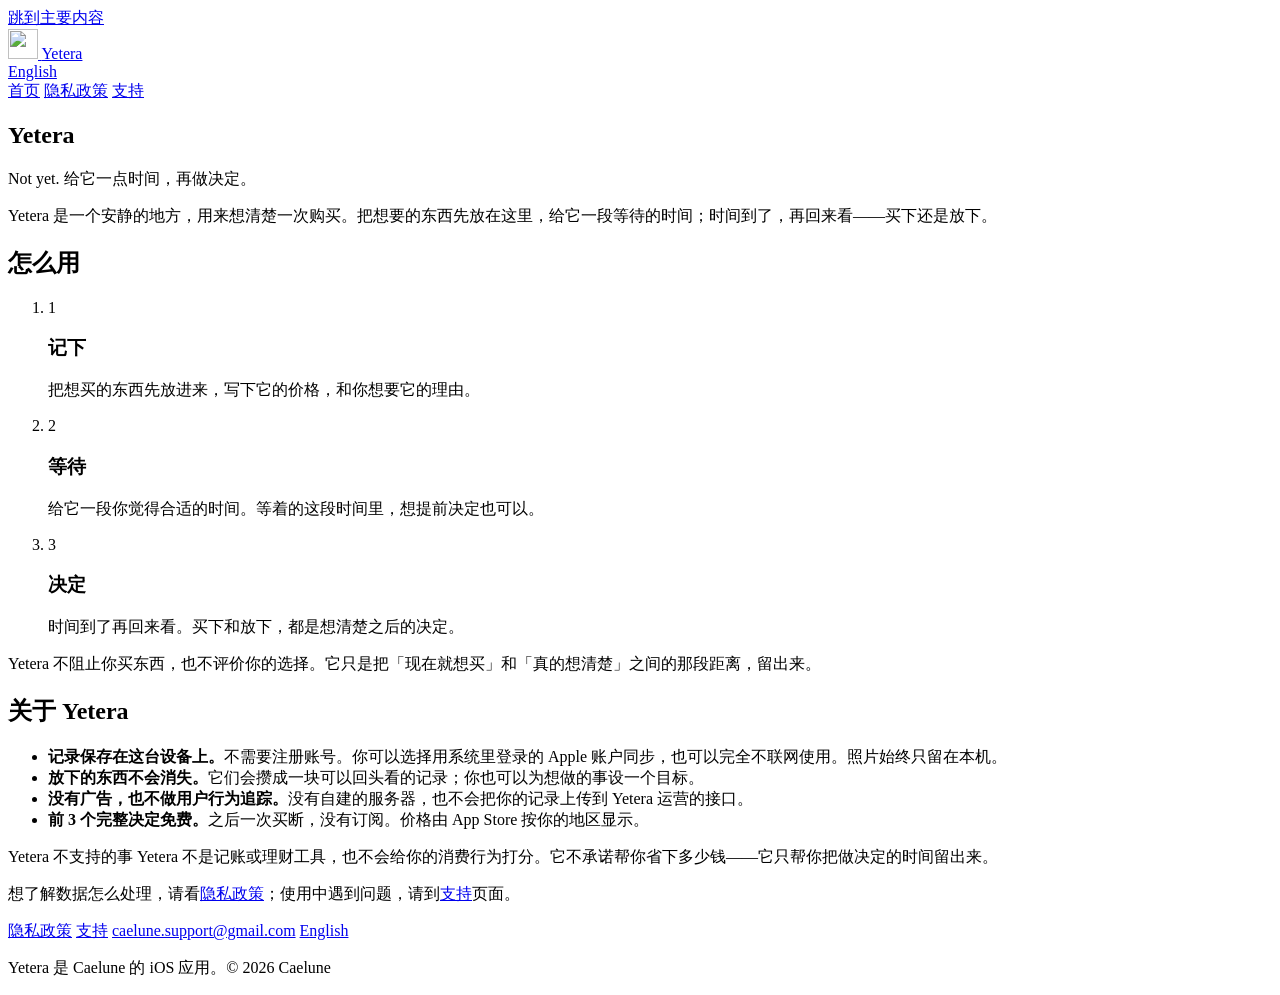
==== index.html @ 4696def7 "Add Yetera website root files" ====
<!DOCTYPE html>
<html lang="zh-Hans">
<head>
<meta charset="utf-8">
<meta name="viewport" content="width=device-width, initial-scale=1">
<title>Yetera · 给它一点时间，再做决定</title>
<meta name="description" content="Yetera 是一款 iOS 应用，为购买决定留出一点时间。记下想要的东西，给它一段等待，时间到了再决定买下还是放下。记录保存在本机，不需要注册账号。">
<link rel="stylesheet" href="assets/site.css">
<link rel="icon" href="assets/icon-32.png" sizes="32x32" type="image/png">
<link rel="apple-touch-icon" href="assets/icon-180.png">
<link rel="alternate" hreflang="zh-Hans" href="./">
<link rel="alternate" hreflang="en" href="en/">
<link rel="alternate" hreflang="x-default" href="./">
</head>
<body>
<a class="skip" href="#main">跳到主要内容</a>

<header class="site-header">
  <a class="brand" href="./">
    <img class="brand-mark" src="assets/icon-64.png" alt="" width="30" height="30">
    <span>Yetera</span>
  </a>
  <div class="header-right">
    <a class="lang-switch" href="en/" hreflang="en" lang="en">English</a>
    <nav class="site-nav" aria-label="站内导航">
      <a href="./" aria-current="page">首页</a>
      <a href="privacy/">隐私政策</a>
      <a href="support/">支持</a>
    </nav>
  </div>
</header>

<main id="main" class="shell">

  <section class="hero">
    <h1>Yetera</h1>
    <p class="claim">
      <span class="notyet" lang="en">Not yet.</span>
      <span class="then">给它一点时间，再做决定。</span>
    </p>
    <p class="lede">
      Yetera 是一个安静的地方，用来想清楚一次购买。把想要的东西先放在这里，给它一段等待的时间；时间到了，再回来看——买下还是放下。
    </p>
  </section>

  <section aria-labelledby="how">
    <h2 class="section-title" id="how">怎么用</h2>
    <ol class="steps">
      <li class="step">
        <span class="tag" aria-hidden="true">1</span>
        <h3>记下</h3>
        <p>把想买的东西先放进来，写下它的价格，和你想要它的理由。</p>
      </li>
      <li class="step">
        <span class="tag" aria-hidden="true">2</span>
        <h3>等待</h3>
        <p>给它一段你觉得合适的时间。等着的这段时间里，想提前决定也可以。</p>
      </li>
      <li class="step">
        <span class="tag" aria-hidden="true">3</span>
        <h3>决定</h3>
        <p>时间到了再回来看。买下和放下，都是想清楚之后的决定。</p>
      </li>
    </ol>
  </section>

  <p class="quiet-statement">
    Yetera 不阻止你买东西，也不评价你的选择。<span class="soft">它只是把「现在就想买」和「真的想清楚」之间的那段距离，留出来。</span>
  </p>

  <section aria-labelledby="about">
    <h2 class="section-title" id="about">关于 Yetera</h2>
    <ul class="facts">
      <li><strong>记录保存在这台设备上。</strong>不需要注册账号。你可以选择用系统里登录的 Apple 账户同步，也可以完全不联网使用。照片始终只留在本机。</li>
      <li><strong>放下的东西不会消失。</strong>它们会攒成一块可以回头看的记录；你也可以为想做的事设一个目标。</li>
      <li><strong>没有广告，也不做用户行为追踪。</strong>没有自建的服务器，也不会把你的记录上传到 Yetera 运营的接口。</li>
      <li><strong>前 3 个完整决定免费。</strong>之后一次买断，没有订阅。价格由 App Store 按你的地区显示。</li>
    </ul>
  </section>

  <div class="note quiet">
    <p><span class="note-title">Yetera 不支持的事</span>
    Yetera 不是记账或理财工具，也不会给你的消费行为打分。它不承诺帮你省下多少钱——它只帮你把做决定的时间留出来。</p>
    <p>想了解数据怎么处理，请看<a href="privacy/">隐私政策</a>；使用中遇到问题，请到<a href="support/">支持</a>页面。</p>
  </div>

</main>

<footer class="site-footer">
  <div class="inner">
    <nav aria-label="页脚导航">
      <a href="privacy/">隐私政策</a>
      <a href="support/">支持</a>
      <a href="mailto:caelune.support@gmail.com">caelune.support@gmail.com</a>
      <a href="en/" hreflang="en" lang="en">English</a>
    </nav>
    <p class="colophon">Yetera 是 Caelune 的 iOS 应用。© 2026 Caelune</p>
  </div>
</footer>

</body>
</html>
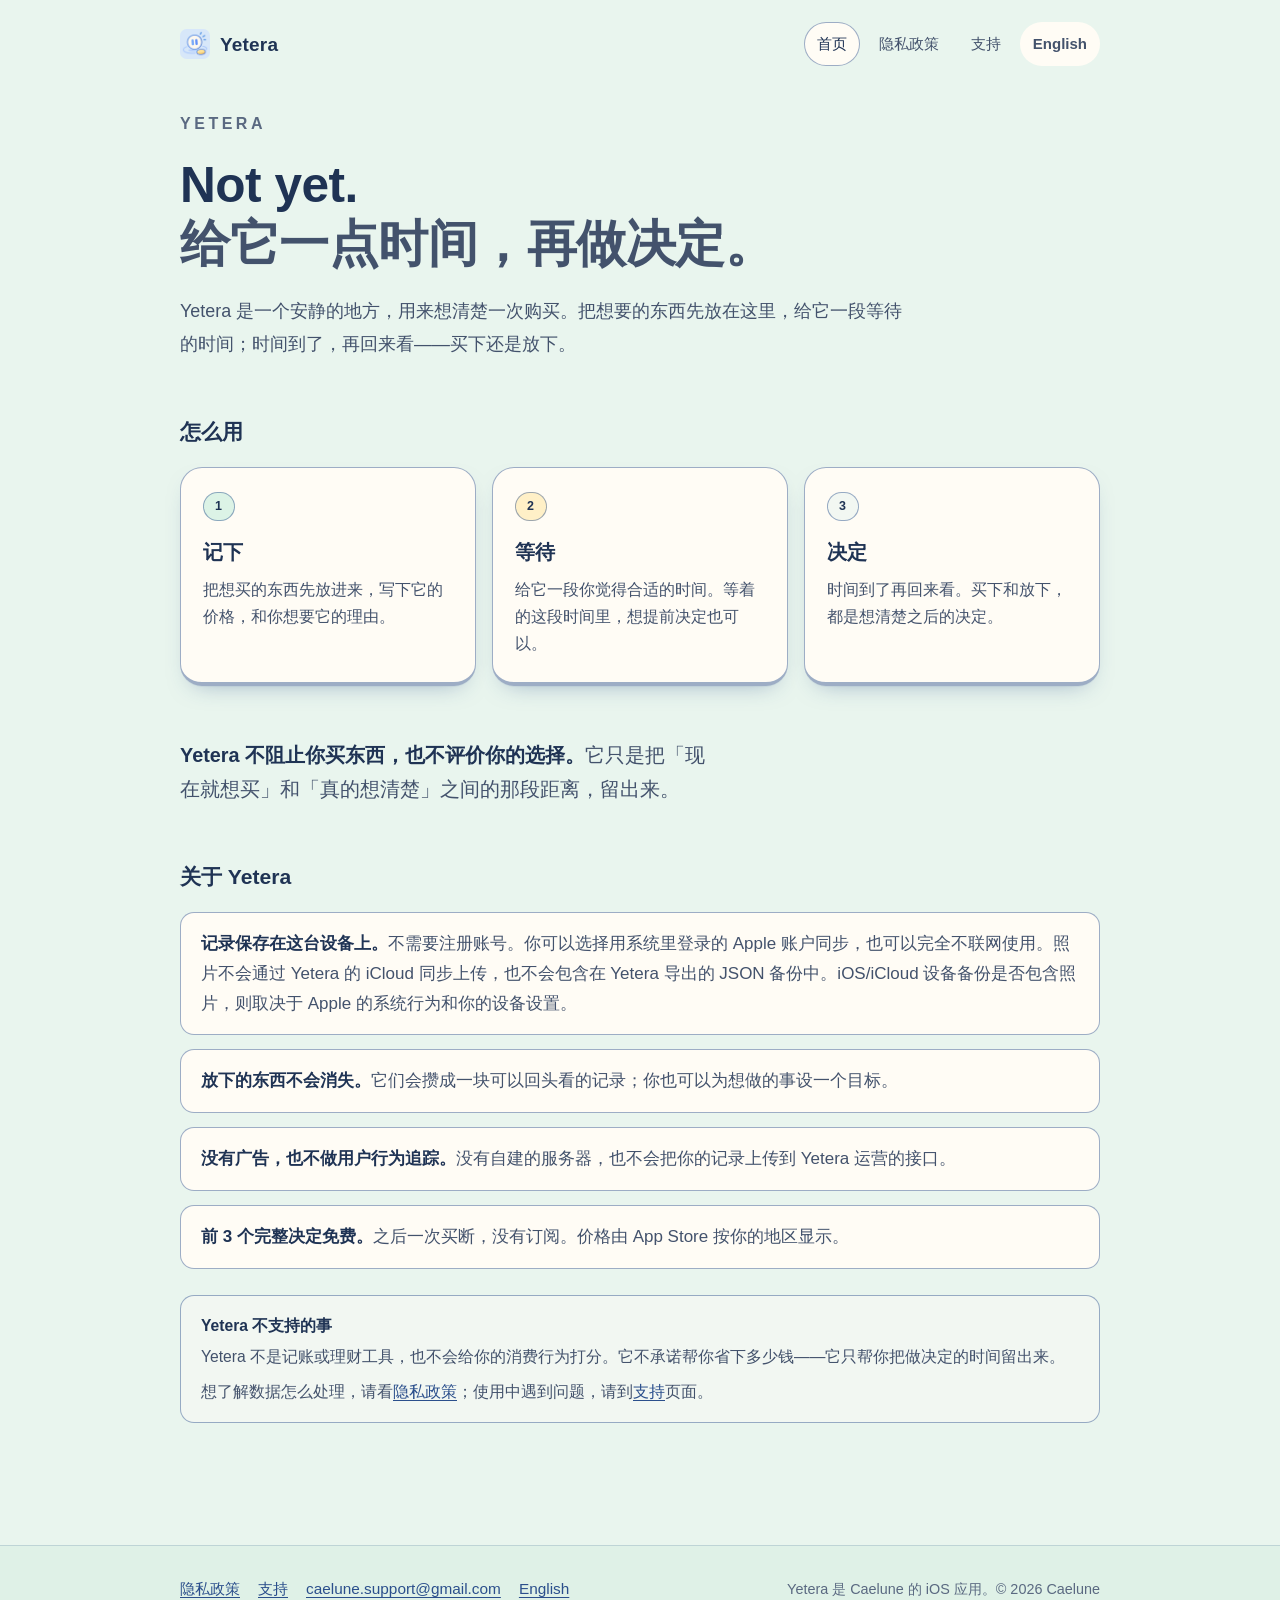
==== commit 0fa51c1e: "Clarify Chinese home photo backup wording Updated the description of data storage and privacy polici" ====
--- a/index.html
+++ b/index.html
@@ -71,7 +71,7 @@
   <section aria-labelledby="about">
     <h2 class="section-title" id="about">关于 Yetera</h2>
     <ul class="facts">
-      <li><strong>记录保存在这台设备上。</strong>不需要注册账号。你可以选择用系统里登录的 Apple 账户同步，也可以完全不联网使用。照片始终只留在本机。</li>
+      <li><strong>记录保存在这台设备上。</strong>不需要注册账号。你可以选择用系统里登录的 Apple 账户同步，也可以完全不联网使用。照片不会通过 Yetera 的 iCloud 同步上传，也不会包含在 Yetera 导出的 JSON 备份中。iOS/iCloud 设备备份是否包含照片，则取决于 Apple 的系统行为和你的设备设置。</li>
       <li><strong>放下的东西不会消失。</strong>它们会攒成一块可以回头看的记录；你也可以为想做的事设一个目标。</li>
       <li><strong>没有广告，也不做用户行为追踪。</strong>没有自建的服务器，也不会把你的记录上传到 Yetera 运营的接口。</li>
       <li><strong>前 3 个完整决定免费。</strong>之后一次买断，没有订阅。价格由 App Store 按你的地区显示。</li>
--- a/assets/site.css
+++ b/assets/site.css
@@ -0,0 +1,639 @@
+/* ==========================================================================
+   Yetera · yetera.caelune.top
+   Brand: Caelune
+
+   Palette follows the app: soft mint ground, cream paper, deep blue ink.
+   Letters are the system stack — no web font is loaded, so the page renders
+   identically offline and nothing is requested from a third party.
+   No JavaScript is required to read any page here.
+   ========================================================================== */
+
+:root {
+  color-scheme: light dark;
+
+  /* Ground: mint */
+  --bg: #e9f5ee;
+  --bg-deep: #dff1e7;
+
+  /* Surfaces: cream paper */
+  --surface: #fffcf5;
+  --surface-soft: #f6f1e4;
+  --surface-quiet: #f2f7f2;
+
+  /* Deep blue ink */
+  --ink: #1f3354;
+  --ink-soft: #43526c;
+  --ink-faint: #5a6981;
+  --line: #2b4f8c;
+  --line-soft: rgba(43, 79, 140, 0.46);
+  --line-hair: rgba(43, 79, 140, 0.18);
+
+  /* Accents, used the way the app uses them: to say *which*, never *how good* */
+  --mint: #5fcb98;
+  --mint-soft: #dcf3e6;
+  --sun: #ffc94a;
+  --sun-soft: #fff0c7;
+  --sky: #5b9deb;
+  --coral: #ff8a6b;
+
+  --link: #2b4f8c;
+  --focus: #2f6fd0;
+
+  --radius: 22px;
+  --radius-sm: 14px;
+  --lift: 3px;
+  --shadow: 0 1px 0 rgba(43, 79, 140, 0.05), 0 10px 24px -14px rgba(43, 79, 140, 0.5);
+
+  --measure: 46rem;
+  --shell: 60rem;
+
+  --font: -apple-system, BlinkMacSystemFont, "Segoe UI", "PingFang SC",
+    "Hiragino Sans GB", "Noto Sans CJK SC", "Microsoft YaHei", Roboto,
+    "Helvetica Neue", Arial, sans-serif;
+}
+
+@media (prefers-color-scheme: dark) {
+  :root {
+    --bg: #10151d;
+    --bg-deep: #0d1118;
+
+    --surface: #1b222c;
+    --surface-soft: #222b38;
+    --surface-quiet: #222b38;
+
+    --ink: #f2f0ea;
+    --ink-soft: #b3bdcc;
+    --ink-faint: #99a6b8;
+    --line: #8fb6e8;
+    --line-soft: rgba(143, 182, 232, 0.34);
+    --line-hair: rgba(143, 182, 232, 0.18);
+
+    --mint-soft: #1e3330;
+    --sun-soft: #3a3324;
+
+    --link: #a6c8f2;
+    --focus: #a6c8f2;
+
+    --shadow: 0 1px 0 rgba(0, 0, 0, 0.3), 0 12px 28px -18px rgba(0, 0, 0, 0.9);
+  }
+}
+
+*,
+*::before,
+*::after {
+  box-sizing: border-box;
+}
+
+html {
+  -webkit-text-size-adjust: 100%;
+}
+
+body {
+  margin: 0;
+  background: var(--bg);
+  color: var(--ink);
+  font-family: var(--font);
+  font-size: 17px;
+  line-height: 1.75;
+  overflow-wrap: break-word;
+  -webkit-font-smoothing: antialiased;
+}
+
+/* One soft mint glow at the top, so the page has a light source without
+   becoming a landing-page gradient. */
+body::before {
+  content: "";
+  position: fixed;
+  inset: -30vh 0 auto 0;
+  height: 70vh;
+  background: radial-gradient(
+    60% 60% at 50% 0%,
+    color-mix(in srgb, var(--mint) 22%, transparent),
+    transparent 70%
+  );
+  pointer-events: none;
+  z-index: 0;
+}
+
+@media (prefers-color-scheme: dark) {
+  body::before {
+    background: radial-gradient(
+      60% 60% at 50% 0%,
+      rgba(95, 203, 152, 0.09),
+      transparent 70%
+    );
+  }
+}
+
+.shell,
+.site-header,
+.site-footer {
+  position: relative;
+  z-index: 1;
+}
+
+/* --------------------------------------------------------------- elements */
+
+a {
+  color: var(--link);
+  text-decoration: underline;
+  text-decoration-thickness: 1px;
+  text-underline-offset: 3px;
+}
+
+a:hover {
+  text-decoration-thickness: 2px;
+}
+
+:focus-visible {
+  outline: 3px solid var(--focus);
+  outline-offset: 2px;
+  border-radius: 4px;
+}
+
+.skip {
+  position: absolute;
+  left: -9999px;
+  top: 0;
+  background: var(--surface);
+  color: var(--ink);
+  padding: 10px 16px;
+  border: 1.5px solid var(--line);
+  border-radius: var(--radius-sm);
+  z-index: 10;
+}
+
+.skip:focus {
+  left: 12px;
+  top: 12px;
+}
+
+/* ----------------------------------------------------------------- header */
+
+.site-header {
+  max-width: var(--shell);
+  margin: 0 auto;
+  padding: 22px 20px 8px;
+  display: flex;
+  align-items: center;
+  justify-content: space-between;
+  gap: 16px;
+  flex-wrap: wrap;
+}
+
+.brand {
+  display: inline-flex;
+  align-items: center;
+  gap: 10px;
+  color: var(--ink);
+  text-decoration: none;
+  font-weight: 650;
+  font-size: 19px;
+  letter-spacing: 0.01em;
+}
+
+.brand-mark {
+  display: block;
+  width: 30px;
+  height: 30px;
+  border-radius: 22%;
+}
+
+.site-nav {
+  display: flex;
+  align-items: center;
+  gap: 6px;
+  flex-wrap: wrap;
+}
+
+.header-right {
+  display: flex;
+  align-items: center;
+  gap: 6px;
+  flex-wrap: wrap;
+  justify-content: flex-end;
+}
+
+/* The language switch comes first in the markup so it can sit on its own row
+   next to the wordmark on a phone; on wider screens it reads last. */
+.header-right .site-nav {
+  order: 1;
+}
+
+.header-right .lang-switch {
+  order: 2;
+}
+
+.site-nav a,
+.header-right .lang-switch {
+  color: var(--ink-soft);
+  text-decoration: none;
+  font-size: 15px;
+  padding: 8px 12px;
+  border-radius: 999px;
+  border: 1.5px solid transparent;
+}
+
+.site-nav a:hover,
+.header-right .lang-switch:hover {
+  color: var(--ink);
+  border-color: var(--line-hair);
+}
+
+.site-nav a[aria-current="page"] {
+  color: var(--ink);
+  background: var(--surface);
+  border-color: var(--line-soft);
+}
+
+.lang-switch {
+  font-weight: 600;
+  background: var(--surface);
+  border-color: var(--line-soft);
+  color: var(--ink);
+}
+
+.lang-switch:hover {
+  border-color: var(--line);
+}
+
+/* ------------------------------------------------------------------- shell */
+
+.shell {
+  max-width: var(--shell);
+  margin: 0 auto;
+  padding: 8px 20px 72px;
+}
+
+.measure {
+  max-width: var(--measure);
+}
+
+/* -------------------------------------------------------------------- hero */
+
+.hero {
+  margin: 28px 0 40px;
+}
+
+.hero h1 {
+  margin: 0;
+  font-size: 1rem;
+  font-weight: 650;
+  letter-spacing: 0.22em;
+  text-transform: uppercase;
+  color: var(--ink-faint);
+}
+
+.hero .claim {
+  margin: 18px 0 0;
+  font-size: clamp(2rem, 7vw, 3.1rem);
+  line-height: 1.18;
+  font-weight: 700;
+  letter-spacing: -0.01em;
+  color: var(--ink);
+  text-wrap: balance;
+}
+
+.hero .claim .notyet {
+  display: block;
+  color: var(--ink);
+}
+
+.hero .claim .then {
+  display: block;
+  color: var(--ink-soft);
+  font-weight: 600;
+}
+
+.hero .lede {
+  margin: 22px 0 0;
+  max-width: var(--measure);
+  font-size: 1.12rem;
+  line-height: 1.85;
+  color: var(--ink-soft);
+}
+
+/* ------------------------------------------------------------------- cards */
+
+.card {
+  background: var(--surface);
+  border: 1.5px solid var(--line-soft);
+  border-bottom-width: calc(1.5px + var(--lift));
+  border-radius: var(--radius);
+  box-shadow: var(--shadow);
+  padding: 24px 26px;
+}
+
+/* ------------------------------------------------------------------- steps */
+
+.steps {
+  list-style: none;
+  margin: 0;
+  padding: 0;
+  display: grid;
+  gap: 16px;
+  grid-template-columns: repeat(auto-fit, minmax(190px, 1fr));
+}
+
+.step {
+  background: var(--surface);
+  border: 1.5px solid var(--line-soft);
+  border-bottom-width: calc(1.5px + var(--lift));
+  border-radius: var(--radius);
+  box-shadow: var(--shadow);
+  padding: 22px 22px 24px;
+}
+
+.step .tag {
+  display: inline-block;
+  font-size: 0.78rem;
+  font-weight: 650;
+  letter-spacing: 0.06em;
+  color: var(--ink);
+  background: var(--mint-soft);
+  border: 1.5px solid var(--line-soft);
+  border-radius: 999px;
+  padding: 3px 11px;
+  margin-bottom: 14px;
+}
+
+.step:nth-child(2) .tag {
+  background: var(--sun-soft);
+}
+
+.step:nth-child(3) .tag {
+  background: var(--surface-quiet);
+}
+
+.step h3 {
+  margin: 0 0 6px;
+  font-size: 1.24rem;
+  font-weight: 700;
+}
+
+.step p {
+  margin: 0;
+  color: var(--ink-soft);
+  font-size: 1rem;
+  line-height: 1.7;
+}
+
+/* ------------------------------------------------------------------- prose */
+
+.prose h2 {
+  margin: 44px 0 12px;
+  font-size: 1.32rem;
+  font-weight: 700;
+  letter-spacing: -0.005em;
+}
+
+.prose h2:first-of-type {
+  margin-top: 30px;
+}
+
+.prose h3 {
+  margin: 26px 0 6px;
+  font-size: 1.06rem;
+  font-weight: 650;
+}
+
+.prose p,
+.prose li {
+  color: var(--ink-soft);
+}
+
+.prose p {
+  margin: 0 0 16px;
+}
+
+.prose strong {
+  color: var(--ink);
+  font-weight: 650;
+}
+
+.prose ul,
+.prose ol {
+  margin: 0 0 16px;
+  padding-left: 1.3em;
+}
+
+.prose li {
+  margin-bottom: 8px;
+}
+
+.prose li::marker {
+  color: var(--line);
+}
+
+.prose code {
+  font-family: ui-monospace, SFMono-Regular, "SF Mono", Menlo, Consolas, monospace;
+  font-size: 0.9em;
+  background: var(--surface-quiet);
+  border: 1px solid var(--line-hair);
+  border-radius: 6px;
+  padding: 1px 5px;
+}
+
+.page-title {
+  margin: 26px 0 6px;
+  font-size: clamp(1.8rem, 5.5vw, 2.4rem);
+  font-weight: 700;
+  letter-spacing: -0.01em;
+}
+
+.page-sub {
+  margin: 0 0 8px;
+  color: var(--ink-faint);
+  font-size: 0.98rem;
+}
+
+.rule {
+  height: 1.5px;
+  background: var(--line-hair);
+  border: 0;
+  margin: 26px 0 0;
+}
+
+/* --------------------------------------------------------------- callouts */
+
+.note {
+  background: var(--surface);
+  border: 1.5px solid var(--line-soft);
+  border-left-width: 6px;
+  border-radius: var(--radius-sm);
+  padding: 16px 20px;
+  margin: 26px 0;
+  color: var(--ink-soft);
+  font-size: 0.98rem;
+}
+
+.note p {
+  margin: 0 0 8px;
+}
+
+.note p:last-child {
+  margin-bottom: 0;
+}
+
+.note .note-title {
+  display: block;
+  color: var(--ink);
+  font-weight: 650;
+  margin-bottom: 4px;
+}
+
+.note.quiet {
+  background: var(--surface-quiet);
+  border-left-width: 1.5px;
+}
+
+.note.preview {
+  background: var(--sun-soft);
+  border-color: var(--line-soft);
+  color: var(--ink);
+}
+
+@media (prefers-color-scheme: dark) {
+  .note.preview {
+    background: #2f2a1e;
+  }
+}
+
+/* -------------------------------------------------------------------- home */
+
+.section-title {
+  margin: 52px 0 16px;
+  font-size: 1.32rem;
+  font-weight: 700;
+}
+
+.facts {
+  list-style: none;
+  margin: 0;
+  padding: 0;
+  display: grid;
+  gap: 14px;
+}
+
+.facts li {
+  background: var(--surface);
+  border: 1.5px solid var(--line-soft);
+  border-radius: var(--radius-sm);
+  padding: 16px 20px;
+  color: var(--ink-soft);
+}
+
+.facts li strong {
+  color: var(--ink);
+  font-weight: 650;
+}
+
+.quiet-statement {
+  margin: 52px 0 0;
+  font-size: 1.24rem;
+  line-height: 1.75;
+  font-weight: 600;
+  color: var(--ink);
+  max-width: var(--measure);
+  text-wrap: balance;
+}
+
+.quiet-statement .soft {
+  color: var(--ink-soft);
+  font-weight: 500;
+}
+
+/* ------------------------------------------------------------------ footer */
+
+.site-footer {
+  border-top: 1.5px solid var(--line-hair);
+  margin-top: 24px;
+  background: var(--bg-deep);
+}
+
+@media (prefers-color-scheme: dark) {
+  .site-footer {
+    background: var(--bg-deep);
+  }
+}
+
+.site-footer .inner {
+  max-width: var(--shell);
+  margin: 0 auto;
+  padding: 30px 20px 44px;
+  display: flex;
+  flex-wrap: wrap;
+  gap: 12px 24px;
+  align-items: baseline;
+  justify-content: space-between;
+}
+
+.site-footer nav {
+  display: flex;
+  flex-wrap: wrap;
+  gap: 8px 18px;
+  font-size: 0.96rem;
+}
+
+.site-footer .colophon {
+  color: var(--ink-faint);
+  font-size: 0.9rem;
+  margin: 0;
+}
+
+.site-footer .colophon a {
+  color: var(--ink-soft);
+}
+
+/* ------------------------------------------------------------ small screen */
+
+@media (max-width: 520px) {
+  body {
+    font-size: 16px;
+  }
+
+  .site-header {
+    padding-top: 16px;
+    row-gap: 4px;
+  }
+
+  .site-nav {
+    gap: 2px;
+  }
+
+  .site-nav a,
+  .header-right .lang-switch {
+    padding: 7px 10px;
+    font-size: 14px;
+  }
+
+  /* The language switch takes the first row next to the wordmark, and the
+     page links drop to a second row: on a phone the header stays two tidy
+     rows instead of wrapping one stray pill. */
+  .header-right {
+    display: grid;
+    grid-template-columns: 1fr;
+    justify-items: end;
+    gap: 4px;
+  }
+
+  .header-right .lang-switch {
+    order: -1;
+  }
+
+  .shell {
+    padding-left: 16px;
+    padding-right: 16px;
+  }
+
+  .card {
+    padding: 20px 18px;
+  }
+}
+
+@media (prefers-reduced-motion: reduce) {
+  * {
+    animation-duration: 0.01ms !important;
+    transition-duration: 0.01ms !important;
+  }
+}
